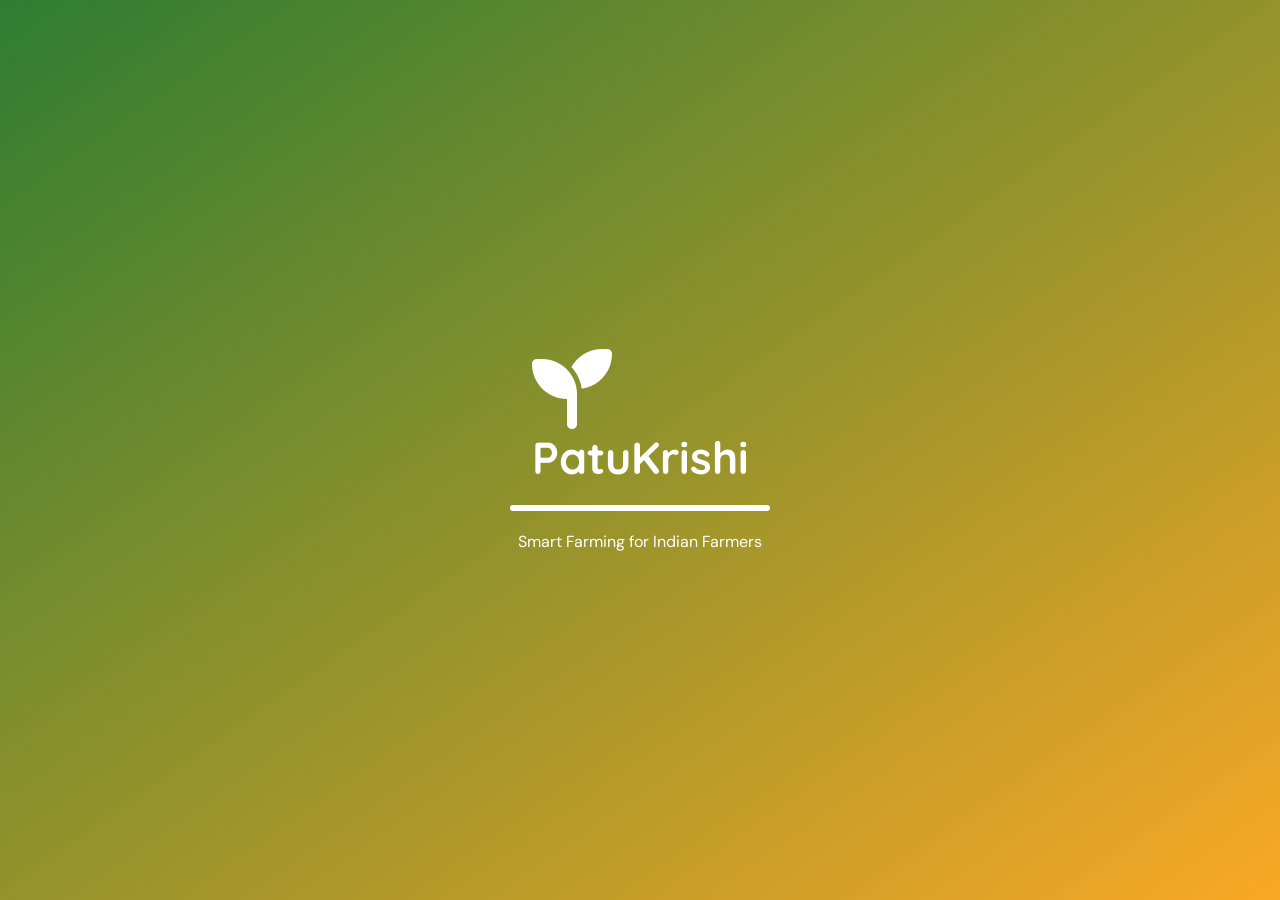
==== index.html @ aae160e0 "Update index.html" ====
<!DOCTYPE html>
<html lang="en">
<head>
    <meta charset="UTF-8">
    <meta name="viewport" content="width=device-width, initial-scale=1.0, maximum-scale=1.0, user-scalable=yes">
    <title>PatuKrishi · Smart Farming for Indian Farmers</title>
    <link rel="icon" type="image/png" href=https://i.ibb.co/qFrQLp75/image-2026-04-11-184808116-removebg-preview.png">
    <link rel="stylesheet" href="https://cdnjs.cloudflare.com/ajax/libs/font-awesome/6.4.0/css/all.min.css">
    <link href="https://fonts.googleapis.com/css2?family=Quicksand:wght@400;500;600;700&family=DM+Sans:opsz,wght@9..40,400;9..40,500;9..40,700&display=swap" rel="stylesheet">
    <link href="https://unpkg.com/aos@2.3.1/dist/aos.css" rel="stylesheet">
    <link rel="stylesheet" href="https://cdn.jsdelivr.net/npm/swiper@11/swiper-bundle.min.css" />
    <style>
        *{margin:0;padding:0;box-sizing:border-box;font-family:'DM Sans',sans-serif}
        :root{--primary:#2e7d32;--primary-dark:#1b5e20;--secondary:#f9a825;--accent:#4caf50;--bg:#f8faf6;--card-bg:#fff;--text1:#1e272e;--text2:#4b5c6b;--border:#d4e0d4;--shadow:0 12px 30px rgba(0,60,0,0.06);--header-bg:rgba(255,255,255,0.9);--hover-bg:#e8f5e9;--danger:#d32f2f;--success:#2e7d32;--warning:#ed6c02;--info:#0288d1}
        .dark-theme{--bg:#1a2a1a;--card-bg:#2a3a2a;--text1:#f0f7e6;--text2:#c0d0b0;--border:#3f5a3f;--header-bg:rgba(20,40,20,0.9)}
        body{background:var(--bg);color:var(--text1);transition:.25s;min-height:100vh;display:flex;flex-direction:column}
        button, .click-card, .nav-item, .user-profile{cursor:pointer}
        ::-webkit-scrollbar{width:8px;background:var(--bg)}
        ::-webkit-scrollbar-thumb{background:var(--primary);border-radius:8px}
        
        .click-card{transition:.15s;cursor:pointer}
        .click-card:active{transform:scale(.98) translateY(2px)}
        .btn-3d{background:linear-gradient(145deg,var(--primary),var(--primary-dark));border:none;border-radius:50px;padding:14px 32px;font-weight:600;color:#fff;box-shadow:0 6px 14px rgba(46,125,50,.3);transition:.2s;cursor:pointer;letter-spacing:.3px;font-size:1rem}
        .btn-3d:hover{transform:translateY(-3px);box-shadow:0 12px 24px rgba(46,125,50,.4)}
        
        #loading-screen{position:fixed;inset:0;background:linear-gradient(145deg,#2e7d32,#f9a825);display:flex;flex-direction:column;align-items:center;justify-content:center;z-index:10000;transition:opacity .45s;color:#fff}
        .loading-logo i{font-size:5rem;animation:pulse 1.8s infinite}
        .loading-logo h1{font-family:Quicksand,sans-serif;font-size:2.8rem;font-weight:700}
        .loading-bar{width:260px;height:6px;background:rgba(255,255,255,.2);border-radius:10px;margin:20px 0;overflow:hidden}
        .loading-fill{width:0;height:100%;background:#fff;animation:load 2s forwards}
        @keyframes load{0%{width:0}100%{width:100%}}
        @keyframes pulse{0%{transform:scale(1)}50%{transform:scale(1.1)}}
        
        #notification-container{position:fixed;top:80px;right:20px;z-index:10000;display:flex;flex-direction:column;gap:10px}
        
        #auth-container{position:fixed;inset:0;background:rgba(0,0,0,.5);backdrop-filter:blur(8px);display:none;align-items:center;justify-content:center;z-index:9000;padding:16px}
        .auth-card{display:flex;max-width:1000px;width:100%;min-height:580px;background:rgba(255,255,255,.2);backdrop-filter:blur(14px);border-radius:48px;box-shadow:var(--shadow);border:1px solid rgba(255,255,255,.2);overflow:hidden}
        .auth-greeting{flex:1;background:linear-gradient(130deg,#2e7d32cc,#f9a825cc);padding:40px;color:#fff;display:flex;flex-direction:column;justify-content:center}
        .auth-greeting h1::first-letter{font-size:2.8rem}
        .auth-form-wrap{flex:1;background:var(--card-bg);padding:40px;display:flex;flex-direction:column;justify-content:center}
        .auth-tabs{display:flex;gap:8px;background:var(--bg);padding:5px;border-radius:50px;margin-bottom:30px}
        .auth-tab{flex:1;text-align:center;padding:12px;border-radius:40px;font-weight:600;cursor:pointer}
        .auth-tab.active{background:var(--primary);color:#fff}
        .auth-form{display:none}
        .auth-form.active{display:block}
        .form-group{margin-bottom:22px}
        .form-label{display:block;margin-bottom:6px;font-weight:500;text-transform:capitalize}
        .form-input{width:100%;padding:14px 18px;background:var(--bg);border:2px solid var(--border);border-radius:30px;color:var(--text1)}
        .form-input:focus{border-color:var(--primary);outline:none}
        
        .dashboard-container{display:none;flex:1}
        
        /* ========== HEADER ========== */
        .main-header{background:var(--header-bg);backdrop-filter:blur(16px);padding:10px 30px;display:flex;align-items:center;justify-content:space-between;position:sticky;top:0;z-index:1000;border-bottom:1px solid var(--border);flex-wrap:wrap;gap:15px}
        
        /* LOGO - FIXED SIZE - NO BORDER */
        .logo{display:flex;align-items:center;gap:15px;font-family:Quicksand,sans-serif;font-weight:800;font-size:1.8rem;color:#2e7d32;cursor:pointer}
        .logo img{width:55px;height:auto;object-fit:contain;border:none;border-radius:0}
        .logo-text{font-size:1.8rem;font-weight:800}
        
        /* BIGGER MENU */
        .main-nav{display:flex;flex-wrap:wrap;align-items:center;justify-content:center;gap:25px;flex:1;margin:0 20px}
        .nav-item{padding:12px 22px;font-size:1.1rem;font-weight:700;color:var(--text2);cursor:pointer;transition:all 0.3s ease;border-radius:50px}
        .nav-item.active{color:var(--primary);background:rgba(46,125,50,0.1)}
        .nav-item:hover{color:#f9a825!important;background:rgba(249,168,37,0.15);transform:translateY(-2px)}
        
        /* Right Section */
        .header-right{display:flex;align-items:center;gap:15px;margin-left:auto}
        
        .lang-btn{background:linear-gradient(135deg,#2e7d32,#f9a825);color:white;border:none;border-radius:50px;padding:10px 20px;font-weight:700;font-size:0.9rem;cursor:pointer;display:flex;align-items:center;gap:8px;transition:all 0.3s ease}
        .lang-btn:hover{transform:translateY(-2px);box-shadow:0 4px 12px rgba(0,0,0,0.2)}
        
        .user-profile{display:flex;align-items:center;gap:10px;background:var(--bg);padding:6px 18px 6px 12px;border-radius:40px;cursor:pointer;position:relative}
        .user-avatar{width:38px;height:38px;background:var(--primary);color:#fff;border-radius:50%;display:flex;align-items:center;justify-content:center;font-weight:700;text-transform:uppercase}
        .user-dropdown{position:absolute;top:110%;right:0;width:220px;background:var(--card-bg);border-radius:24px;box-shadow:var(--shadow);border:1px solid var(--border);display:none;padding:8px;z-index:1200}
        .user-dropdown.show{display:block}
        .dropdown-item{padding:12px 16px;border-radius:20px;display:flex;align-items:center;gap:14px;cursor:pointer}
        .dropdown-item:hover{background:var(--hover-bg);color:var(--primary)}
        
        /* FOOTER LOGO */
        .footer-logo img{width:55px;height:auto;object-fit:contain;border:none;border-radius:0}
        
        .main-content{padding:30px 25px;max-width:1400px;margin:0 auto;width:100%}
        .content-section{display:none;animation:fade .3s}
        .content-section.active{display:block}
        @keyframes fade{from{opacity:.3}to{opacity:1}}
        .dashboard-grid{display:grid;grid-template-columns:repeat(auto-fit,minmax(260px,1fr));gap:24px;margin-top:30px}
        .card{background:var(--card-bg);border-radius:32px;padding:28px 24px;box-shadow:var(--shadow);border:1px solid var(--border)}
        .hero-section{background:linear-gradient(130deg,var(--primary),#f9a825);color:#fff;padding:50px;border-radius:48px;margin-bottom:40px}
        .hero-section h1::first-letter{font-size:3rem}
        .agri-border{border-left:6px solid #f9a825;padding-left:20px;margin-bottom:20px}
        .nice-select{background:var(--bg);border:2px solid var(--border);border-radius:40px;padding:14px 24px;font-size:1rem;color:var(--text1);appearance:none}
        
        .swiper{width:100%;height:400px;border-radius:48px;margin-bottom:40px;overflow:hidden;box-shadow:var(--shadow)}
        .swiper-slide img{width:100%;height:100%;object-fit:cover}
        .swiper-pagination-bullet-active{background:#f9a825!important}
        
        .chatbot-btn{position:fixed;bottom:28px;right:28px;width:64px;height:64px;background:linear-gradient(145deg,var(--primary),#f9a825);border:none;border-radius:50%;color:#fff;font-size:1.8rem;box-shadow:0 12px 25px rgba(0,0,0,.2);cursor:pointer;z-index:2000}
        .chatbot-window{position:fixed;bottom:100px;right:28px;width:340px;background:var(--card-bg);border-radius:32px;box-shadow:var(--shadow);border:1px solid var(--border);display:none;flex-direction:column;overflow:hidden;z-index:2001}
        .chat-messages{flex:1;padding:16px;overflow-y:auto;background:var(--bg);display:flex;flex-direction:column;gap:8px;max-height:340px}
        .message{padding:12px 18px;border-radius:24px;max-width:80%;font-size:.95rem}
        .msg-bot{background:var(--card-bg);border:1px solid var(--border)}
        .msg-user{background:var(--primary);color:#fff;align-self:flex-end}
        .chat-input-area{display:flex;padding:12px;gap:8px;border-top:1px solid var(--border)}
        .chat-input-area input{flex:1;padding:12px 16px;border-radius:40px;border:1px solid var(--border);background:var(--bg)}
        .chat-input-area button{width:46px;height:46px;border-radius:50%;background:var(--primary);color:#fff;border:none;cursor:pointer}
        
        .official-footer{background:#1b3b1b;color:#fff;padding:50px 30px 20px;margin-top:60px;border-radius:48px 48px 0 0}
        .footer-grid{display:grid;grid-template-columns:repeat(auto-fit,minmax(200px,1fr));gap:40px;max-width:1200px;margin:0 auto}
        .footer-col h4{font-size:1.3rem;margin-bottom:20px;border-left:4px solid #f9a825;padding-left:15px}
        .footer-col ul{list-style:none}
        .footer-col li{margin-bottom:12px;color:#ddd;line-height:1.5}
        .footer-col a{color:#ddd;text-decoration:none;transition:.2s}
        .footer-col a:hover{color:#f9a825;padding-left:5px}
        .social-links{display:flex;gap:20px;margin-top:20px}
        .social-links a{color:#fff;font-size:2rem}
        .social-links a:hover{color:#f9a825}
        .footer-bottom{text-align:center;padding-top:30px;margin-top:30px;border-top:1px solid rgba(255,255,255,.2)}
        
        .mandi-card-grid{display:grid;grid-template-columns:repeat(auto-fit,minmax(240px,1fr));gap:20px;margin-top:25px}
        .market-card{background:var(--card-bg);border-radius:28px;padding:20px;border:1px solid var(--border);box-shadow:var(--shadow);transition:.2s}
        .market-card:hover{transform:translateY(-5px);border-color:#f9a825}
        .market-card h4{font-size:1.2rem;color:var(--primary);margin-bottom:10px}
        
        .tip-container{background:linear-gradient(135deg,var(--primary),#f9a825);color:#fff;border-radius:32px;padding:25px;margin-bottom:30px}
        .tip-header{display:flex;align-items:center;justify-content:space-between;margin-bottom:15px;flex-wrap:wrap;gap:10px}
        .time-badge-large{background:rgba(255,255,255,.2);padding:10px 20px;border-radius:40px;font-size:1.2rem;display:flex;align-items:center;gap:10px}
        .tip-number-badge{background:rgba(255,255,255,.2);width:45px;height:45px;border-radius:50%;display:flex;align-items:center;justify-content:center;font-weight:700;font-size:1.2rem}
        .tip-text{font-size:1.3rem;line-height:1.6;padding-top:10px;border-top:1px solid rgba(255,255,255,.3)}
        
        .stats-grid{display:grid;grid-template-columns:repeat(auto-fit,minmax(200px,1fr));gap:20px;margin-bottom:30px}
        .stat-card{background:var(--card-bg);border-radius:28px;padding:25px;text-align:center;border:1px solid var(--border)}
        .stat-card i{font-size:2.5rem;color:var(--primary);margin-bottom:15px}
        .stat-number{font-size:2.2rem;font-weight:700;color:var(--primary);margin-bottom:5px}
        .chart-container{background:var(--card-bg);border-radius:28px;padding:20px;margin-bottom:30px;border:1px solid var(--border)}
        
        .modal-overlay{position:fixed;inset:0;background:rgba(0,0,0,.6);backdrop-filter:blur(4px);display:none;align-items:center;justify-content:center;z-index:3000}
        .modal-overlay.show{display:flex}
        .modal-content{background:var(--card-bg);padding:30px;border-radius:32px;width:90%;max-width:450px}
        
        .schemes-stats-bar{display:grid;grid-template-columns:repeat(auto-fit,minmax(180px,1fr));gap:15px;margin-bottom:30px}
        .stat-item{background:linear-gradient(135deg,var(--primary),var(--secondary));border-radius:20px;padding:20px;text-align:center;color:white}
        .stat-item i{font-size:2rem;margin-bottom:10px;display:block}
        .stat-item span{font-size:1.4rem;font-weight:800;display:block}
        .schemes-category-strip{display:flex;flex-wrap:wrap;gap:10px;margin-bottom:30px;padding:15px;background:var(--card-bg);border-radius:50px;border:1px solid var(--border)}
        .cat-filter-btn{background:var(--bg);border:1px solid var(--border);padding:8px 18px;border-radius:40px;font-size:0.85rem;cursor:pointer;transition:all 0.3s}
        .cat-filter-btn:hover,.cat-filter-btn.active{background:var(--primary);color:white;border-color:var(--primary)}
        .schemes-full-grid{display:grid;grid-template-columns:repeat(auto-fill,minmax(350px,1fr));gap:25px;margin-top:20px}
        .scheme-card{background:var(--card-bg);border-radius:24px;overflow:hidden;border:1px solid var(--border);transition:all 0.3s ease;cursor:pointer}
        .scheme-card:hover{transform:translateY(-5px);border-color:var(--primary)}
        .scheme-card-header{background:linear-gradient(135deg,var(--primary-dark),var(--primary));padding:20px;color:white}
        .scheme-card-header h3{margin:0 0 5px 0;font-size:1.2rem}
        .scheme-card-body{padding:20px}
        .scheme-amount-badge{background:#fff3e0;padding:12px;border-radius:16px;text-align:center;margin-bottom:15px}
        .scheme-amount-badge .amount{font-size:1.3rem;font-weight:800;color:#f9a825}
        .scheme-card-footer{display:flex;justify-content:space-between;align-items:center;margin-top:15px;padding-top:15px;border-top:1px solid var(--border)}
        .view-details-btn{color:var(--primary);font-weight:600;font-size:0.8rem;display:flex;align-items:center;gap:5px}
        
        .videos-section{margin:3rem 0}
        .section-header-with-icon{display:flex;align-items:center;gap:12px;margin-bottom:2rem;border-left:5px solid #f9a825;padding-left:20px}
        .section-header-with-icon h2{margin:0;font-size:1.8rem;color:var(--primary)}
        .video-gallery{display:grid;grid-template-columns:repeat(auto-fill,minmax(320px,1fr));gap:2rem}
        .video-card{background:var(--card-bg);border-radius:1.5rem;overflow:hidden;box-shadow:0 10px 25px -8px rgba(0,0,0,0.1);transition:all 0.3s ease;cursor:pointer;border:1px solid var(--border)}
        .video-card:hover{transform:translateY(-8px);box-shadow:0 20px 35px -12px rgba(0,0,0,0.2)}
        .video-thumbnail{position:relative;background:#0a2f0a;aspect-ratio:16/9;overflow:hidden}
        .video-thumbnail iframe{width:100%;height:100%;border:0}
        .video-info{padding:1rem 1.2rem 1.2rem}
        .video-info h4{margin:0 0 0.5rem 0;font-size:1rem;color:var(--text1);line-height:1.4}
        .video-duration{font-size:0.7rem;color:#f9a825;font-weight:600;display:inline-block;margin-bottom:0.5rem}
        .view-all-btn{text-align:center;margin-top:2.5rem}
        
        .value-prop{display:flex;align-items:center;gap:20px;margin-bottom:20px;padding:20px;background:var(--bg);border-radius:28px;transition:.2s}
        .value-icon{width:50px;height:50px;border-radius:50%;background:var(--primary);display:flex;align-items:center;justify-content:center;color:#fff;font-size:1.5rem}
        .founder-card{background:linear-gradient(135deg,#2e7d32 0,#1b5e20 100%);color:#fff;border-radius:48px;padding:50px;margin-bottom:40px}
        .team-grid{display:flex;gap:40px;justify-content:center;flex-wrap:wrap;margin:40px 0}
        .team-card{background:rgba(255,255,255,0.1);border-radius:32px;padding:35px;text-align:center;flex:1;min-width:280px;backdrop-filter:blur(10px);border:1px solid rgba(255,255,255,0.2);transition:.3s}
        .team-name{font-size:2rem;font-weight:700;margin-bottom:10px;color:#fff}
        .team-role{font-size:1.2rem;color:#f9a825;margin-bottom:15px;font-weight:600}
        
        /* Language Modal */
        .lang-modal-overlay{position:fixed;top:0;left:0;width:100%;height:100%;background:rgba(0,0,0,0.85);backdrop-filter:blur(8px);z-index:10001;display:none;align-items:center;justify-content:center;padding:20px}
        .lang-modal-overlay.active{display:flex}
        .lang-modal{background:var(--card-bg);border-radius:32px;max-width:500px;width:100%;max-height:85vh;overflow:hidden;animation:modalSlideIn 0.3s ease;box-shadow:0 25px 50px rgba(0,0,0,0.3)}
        .lang-modal-header{background:linear-gradient(135deg,#2e7d32,#f9a825);color:white;padding:25px;text-align:center;position:relative}
        .lang-modal-header h2{margin:0;font-size:1.6rem}
        .lang-modal-header p{margin:8px 0 0;opacity:0.9;font-size:0.9rem}
        .modal-close-btn{position:absolute;top:15px;right:20px;background:rgba(255,255,255,0.2);border:none;width:35px;height:35px;border-radius:50%;color:white;cursor:pointer;font-size:1.2rem;display:flex;align-items:center;justify-content:center}
        .lang-modal-body{padding:20px;max-height:55vh;overflow-y:auto}
        .lang-grid{display:grid;grid-template-columns:repeat(auto-fill,minmax(140px,1fr));gap:12px}
        .lang-item-card{display:flex;align-items:center;gap:12px;padding:12px 15px;background:var(--bg);border-radius:50px;cursor:pointer;transition:all 0.2s ease;border:1px solid var(--border)}
        .lang-item-card:hover{background:var(--primary);color:white;transform:translateY(-2px);border-color:var(--primary)}
        .lang-flag-icon{font-size:1.8rem}
        .lang-name{font-weight:600;font-size:0.9rem;color:var(--text1)}
        .lang-native{font-size:0.7rem;opacity:0.7}
        @keyframes modalSlideIn{from{opacity:0;transform:scale(0.95)}to{opacity:1;transform:scale(1)}}
        
        @media (max-width:768px){
            .main-header{flex-direction:column!important;padding:12px!important;gap:12px!important}
            .logo{justify-content:center!important;width:100%}
            .logo img{width:40px}
            .logo-text{font-size:1.3rem}
            .main-nav{display:flex!important;overflow-x:auto!important;flex-wrap:nowrap!important;gap:8px!important;padding:8px 5px!important;width:100%;justify-content:flex-start}
            .nav-item{padding:8px 14px!important;font-size:0.85rem!important;white-space:nowrap!important}
            .header-right{justify-content:center!important;width:100%}
            .dashboard-grid{grid-template-columns:1fr!important;gap:15px!important}
            .swiper{height:200px!important}
            .hero-section{padding:20px 15px!important;text-align:center!important}
            .schemes-full-grid{grid-template-columns:1fr!important}
            .video-gallery{grid-template-columns:1fr!important}
            .team-grid{grid-template-columns:1fr!important;gap:20px!important}
            .footer-grid{grid-template-columns:1fr!important;text-align:center!important}
            .social-links{justify-content:center!important}
            .chatbot-window{width:calc(100% - 20px)!important;right:10px!important;left:10px!important;bottom:80px!important}
            .chatbot-btn{width:50px!important;height:50px!important;bottom:20px!important;right:20px!important}
            .content-section{padding:15px!important}
            .lang-grid{grid-template-columns:repeat(auto-fill,minmax(120px,1fr))}
            .lang-item-card{padding:10px 12px}
        }
    </style>
</head>
<body>

<div id="loading-screen"><div class="loading-logo"><i class="fas fa-seedling"></i><h1>PatuKrishi</h1></div><div class="loading-bar"><div class="loading-fill"></div></div><p>Smart Farming for Indian Farmers</p></div>

<div id="auth-container"><div class="auth-card"><div class="auth-greeting"><h1>Welcome Farmer 🙏</h1><p style="margin:20px 0">Your personal agri-companion</p></div><div class="auth-form-wrap"><div class="auth-tabs"><div class="auth-tab active" onclick="switchAuthTab('login')">Login</div><div class="auth-tab" onclick="switchAuthTab('signup')">Sign up</div></div><form id="login-form" class="auth-form active" onsubmit="handleLogin(event)"><div class="form-group"><label class="form-label">Email</label><input type="email" class="form-input" id="login-email" required></div><div class="form-group"><label class="form-label">Password</label><input type="password" class="form-input" id="login-password" required></div><div id="login-error" style="color:#d32f2f;margin-bottom:12px"></div><button class="btn-3d" style="width:100%">Login</button></form><form id="signup-form" class="auth-form" onsubmit="handleSignup(event)"><div class="form-group"><label class="form-label">Full name</label><input type="text" class="form-input" id="signup-name" required></div><div class="form-group"><label class="form-label">Email</label><input type="email" class="form-input" id="signup-email" required></div><div class="form-group"><label class="form-label">Password</label><input type="password" class="form-input" id="signup-password" required></div><div id="signup-error" style="color:#d32f2f;margin-bottom:12px"></div><button class="btn-3d" style="width:100%">Create account</button></form></div></div></div>

<div id="dashboard" class="dashboard-container">
    <header class="main-header">
        <div class="logo click-card" onclick="switchSection('home')">
            <img src=https://i.ibb.co/qFrQLp75/image-2026-04-11-184808116-removebg-preview.png" alt="PatuKrishi Logo">
            <span class="logo-text" data-translate="logo">PatuKrishi</span>
        </div>
        <nav class="main-nav">
            <span class="nav-item active" onclick="switchSection('home')"><span data-translate="home">Home</span></span>
            <span class="nav-item" onclick="switchSection('weather')"><span data-translate="weather">Weather</span></span>
            <span class="nav-item" onclick="switchSection('mandi')"><span data-translate="mandi">Mandi</span></span>
            <span class="nav-item" onclick="switchSection('lens')"><span data-translate="lens">Crop Lens</span></span>
            <span class="nav-item" onclick="switchSection('advisory')"><span data-translate="advisory">Advisory</span></span>
            <span class="nav-item" onclick="switchSection('schemes')"><span data-translate="govtSchemes">Government Schemes</span></span>
            <span class="nav-item" onclick="switchSection('videos')"><span data-translate="videos">Videos</span></span>
            <span class="nav-item" onclick="switchSection('about')"><span data-translate="about">About</span></span>
        </nav>
        <div class="header-right">
            <button id="theme-toggle" style="background:none;border:none;font-size:1.4rem;color:var(--text1)"><i class="fas fa-moon"></i></button>
            <button class="lang-btn" onclick="openLanguagePopup()">
                <i class="fas fa-globe"></i>
                <span>Language</span>
                <i class="fas fa-chevron-down"></i>
            </button>
            <div class="user-profile" onclick="toggleUserDropdown()">
                <div class="user-avatar" id="header-avatar">U</div>
                <span id="header-name">User</span>
                <i class="fas fa-chevron-down"></i>
                <div class="user-dropdown" id="user-dropdown">
                    <div class="dropdown-item" onclick="openProfileModal()"><i class="fas fa-user-edit"></i> <span data-translate="profile">Profile</span></div>
                    <div class="dropdown-item" style="color:var(--danger)" onclick="logout()"><i class="fas fa-sign-out-alt"></i> <span data-translate="logout">Logout</span></div>
                </div>
            </div>
        </div>
    </header>

    <main class="main-content">
        <section id="home-section" class="content-section active">
            <div class="swiper mySwiper"><div class="swiper-wrapper"><div class="swiper-slide"><img src="https://i.pinimg.com/736x/af/70/f8/af70f8299a42ca31fea7dc2e254fe66e.jpg" alt="Farmer in field"></div><div class="swiper-slide"><img src="https://i.pinimg.com/736x/e8/b5/7b/e8b57b30c2b24b7cb981707444b225b8.jpg" alt="Agriculture drone"></div><div class="swiper-slide"><img src="https://i.pinimg.com/736x/e3/cb/7a/e3cb7ab73c4f58fd3e0c1b5eb4e7d4d6.jpg" alt="Tractor"></div><div class="swiper-slide"><img src="https://i.pinimg.com/736x/95/46/8a/95468af98e9bb4db89dfa9009c4ed12b.jpg" alt="Vegetables"></div></div><div class="swiper-pagination"></div><div class="swiper-button-next"></div><div class="swiper-button-prev"></div></div>
            <div class="tip-container" data-aos="fade-up"><div class="tip-header"><div class="time-badge-large"><i class="far fa-clock"></i><span id="current-time"></span></div><div class="tip-number-badge" id="tip-number">#01</div></div><div class="tip-text" id="tip-of-the-day">🌱 Always test your soil before sowing for better yield.</div></div>
            <div class="hero-section" data-aos="fade-up"><h1><span data-translate="namaste">Namaste</span>, <span id="welcome-name">Farmer</span> 🌾</h1><p data-translate="hero-text">Aapka apna kisan dost – smart farming ke saath</p></div>
            <div class="card" style="margin-bottom:30px" data-aos="fade-up"><h2 style="color:var(--primary);margin-bottom:15px" data-translate="sustainable-title">🌱 PatuKrishi – Smart Farming</h2><p class="big-friendly" data-translate="sustainable-text">🇮🇳 India mein kisanon ko samay par sahi jaankari milna bahut zaroori hai. PatuKrishi aapko deta hai live mandi bhav, mausam ka poorv anuman, crop lens (rogo ki pehchan aur ilaaj), aur step-by-step sowing se harvest tak ki salah. Hum aapke khet ki paidaawar ko munafa mein badalne ke liye yahan hain. Chahe aap Punjab ke wheat farmer ho ya Tamil Nadu ke rice grower, PatuKrishi har kisan ke liye hai. Ab farming hui smart, aur munafa hua sure! 💚</p></div>
            <div class="dashboard-grid"><div class="card click-card" onclick="switchSection('weather')"><i class="fas fa-cloud-sun fa-2x" style="color:var(--primary)"></i><h3 data-translate="weather">Weather</h3><p data-translate="weather-desc">Live forecast · crop recommendation</p></div><div class="card click-card" onclick="switchSection('mandi')"><i class="fas fa-chart-line fa-2x" style="color:var(--primary)"></i><h3 data-translate="mandi">Mandi Prices</h3><p data-translate="mandi-desc">All states & UTs · districts · multiple rates</p></div><div class="card click-card" onclick="switchSection('advisory')"><i class="fas fa-leaf fa-2x" style="color:var(--primary)"></i><h3 data-translate="advisory">Advisory</h3><p data-translate="advisory-desc">State/UT + crop · 3-step guide</p></div></div>
        </section>

        <section id="weather-section" class="content-section">
            <h2 class="agri-border"><i class="fas fa-cloud-sun-rain"></i> Weather & 5-Day Forecast</h2>
            <div class="card"><div style="display:flex;gap:12px;flex-wrap:wrap;margin-bottom:20px"><input type="text" id="cityInput" class="form-input" placeholder="Enter city name (Delhi, Mumbai, Chennai...)" style="flex:2"><button class="btn-3d" onclick="getWeatherData()"><i class="fas fa-search"></i> Get Forecast</button><button class="btn-3d" style="background:#f9a825" onclick="getLocationWeatherData()"><i class="fas fa-location-dot"></i> My Location</button></div><div id="weather-result" style="display:none;"></div></div>
        </section>

        <section id="mandi-section" class="content-section">
            <h2 class="agri-border"><i class="fas fa-rupee-sign"></i> <span data-translate="mandi-title">Mandi Prices · Kai Bhav</span></h2>
            <div class="card"><div style="display:grid;grid-template-columns:repeat(auto-fit,minmax(180px,1fr));gap:15px;margin-bottom:25px"><select id="mandiStateSelect" class="nice-select" onchange="updateDistrictDropdown()"></select><select id="mandiDistrictSelect" class="nice-select"></select><select id="mandiCropSelect" class="nice-select"></select><button class="btn-3d" onclick="fetchMandiPrices()"><span data-translate="show-prices">Show Prices</span></button></div><div id="mandi-multiple-list" style="margin-bottom:20px"></div><div id="mandi-cards-container" class="mandi-card-grid"></div></div>
        </section>

        <div id="lens-section" class="content-section">
            <div class="section-header"><h2><i class="fas fa-camera"></i> 🌾 Crop Lens - AI Disease Detection</h2><p>Upload a photo of your crop to detect diseases and get instant treatment recommendations</p></div>
            <div class="lens-container" style="background: var(--card-bg); border-radius: 32px; padding: 30px; text-align: center; box-shadow: var(--shadow);"><div class="upload-area" style="border: 2px dashed var(--border); border-radius: 20px; padding: 30px; margin-bottom: 20px;"><i class="fas fa-cloud-upload-alt" style="font-size: 4rem; color: #f9a825;"></i><p style="margin: 15px 0; font-size: 1.1rem;">Click below to select a crop image</p><p style="font-size: 0.85rem; color: #666;">Supports: JPG, PNG, GIF (Max 10MB)</p><input type="file" id="crop-image" accept="image/*" style="display: none;"><div style="display: flex; gap: 15px; justify-content: center; flex-wrap: wrap; margin-top: 20px;"><button onclick="document.getElementById('crop-image').click()" style="background: linear-gradient(135deg, #2e7d32, #1b5e20); color: white; padding: 12px 30px; border: none; border-radius: 40px; cursor: pointer; font-weight: bold; font-size: 1rem;">📸 Choose Image</button><button onclick="analyzeCropImage()" style="background: #f9a825; color: #333; padding: 12px 30px; border: none; border-radius: 40px; cursor: pointer; font-weight: bold; font-size: 1rem;">🔍 Analyze Crop</button><button onclick="resetCropLens()" style="background: #666; color: white; padding: 12px 30px; border: none; border-radius: 40px; cursor: pointer; font-weight: bold; font-size: 1rem;">🔄 Reset</button></div></div><div id="image-preview" style="margin: 20px 0;"></div><div id="lens-result" style="margin-top: 20px;"></div></div>
        </div>

        <section id="advisory-section" class="content-section">
            <h2 class="agri-border"><i class="fas fa-calendar-alt"></i> <span data-translate="advisory-title">Crop Advisory · Pura Guide</span></h2>
            <div class="card"><div style="display:flex;gap:12px;margin-bottom:20px"><button class="btn-3d" id="generalModeBtn" onclick="setAdvisoryMode('general')" style="flex:1">🌾 <span data-translate="state-season">State/UT + Season</span></button><button class="btn-3d" id="specificModeBtn" onclick="setAdvisoryMode('specific')" style="flex:1;background:#f9a825">🌱 <span data-translate="specific-crop">Specific Crop (3-Step)</span></button></div><div id="generalAdvisoryInputs"><div style="display:flex;gap:15px;flex-wrap:wrap;margin-bottom:20px"><select id="advisoryStateSelect" class="nice-select" style="flex:1"></select><select id="advisorySeasonSelect" class="nice-select" style="flex:1"><option value="Rabi">Rabi (Winter)</option><option value="Kharif">Kharif (Monsoon)</option><option value="Zaid">Zaid (Summer)</option></select><button class="btn-3d" onclick="showGeneralAdvisory()"><span data-translate="get-advice">Get Advice</span></button></div><div id="generalAdvisoryContent" style="padding:20px;background:var(--bg);border-radius:32px;line-height:1.8"></div></div><div id="specificAdvisoryInputs" style="display:none"><div style="display:flex;gap:15px;flex-wrap:wrap;margin-bottom:20px"><select id="specificCropSelect" class="nice-select" style="flex:2"></select><button class="btn-3d" onclick="showSpecificAdvisory()"><span data-translate="get-guide">Get 3-Step Guide</span></button></div><div id="specificAdvisoryContent" style="padding:20px;background:var(--bg);border-radius:32px;line-height:1.8"></div></div></div>
        </section>

        <section id="schemes-section" class="content-section">
            <h2 class="agri-border"><i class="fas fa-file-alt"></i> <span data-translate="govtSchemes">Government Schemes for Farmers</span><span style="font-size: 0.8rem; background: #2e7d32; color: white; padding: 4px 12px; border-radius: 30px; margin-left: 10px;">100 Active Schemes</span></h2>
            <div class="schemes-stats-bar"><div class="stat-item"><i class="fas fa-rupee-sign"></i><span>₹1.5 Lakh Cr+</span><small>Total Budget</small></div><div class="stat-item"><i class="fas fa-users"></i><span>15 Cr+</span><small>Farmers Benefited</small></div><div class="stat-item"><i class="fas fa-building"></i><span>13</span><small>Categories</small></div><div class="stat-item"><i class="fas fa-calendar-alt"></i><span>2026-27</span><small>Updated</small></div></div>
            <div class="schemes-category-strip" id="schemeCategoryStrip"><button class="cat-filter-btn active" onclick="filterSchemesByCategory('all')">📌 All (100)</button><button class="cat-filter-btn" onclick="filterSchemesByCategory('income')">💰 Income</button><button class="cat-filter-btn" onclick="filterSchemesByCategory('insurance')">🛡️ Insurance</button><button class="cat-filter-btn" onclick="filterSchemesByCategory('credit')">💳 Credit</button><button class="cat-filter-btn" onclick="filterSchemesByCategory('irrigation')">💧 Irrigation</button><button class="cat-filter-btn" onclick="filterSchemesByCategory('machinery')">🚜 Machinery</button><button class="cat-filter-btn" onclick="filterSchemesByCategory('soil')">🌱 Soil</button><button class="cat-filter-btn" onclick="filterSchemesByCategory('organic')">🌿 Organic</button><button class="cat-filter-btn" onclick="filterSchemesByCategory('animal')">🐄 Animal</button><button class="cat-filter-btn" onclick="filterSchemesByCategory('horticulture')">🥥 Horticulture</button><button class="cat-filter-btn" onclick="filterSchemesByCategory('digital')">🤖 Digital</button><button class="cat-filter-btn" onclick="filterSchemesByCategory('solar')">☀️ Solar</button><button class="cat-filter-btn" onclick="filterSchemesByCategory('market')">📊 Market</button><button class="cat-filter-btn" onclick="filterSchemesByCategory('disaster')">⚠️ Disaster</button></div>
            <div id="allSchemesContainer" class="schemes-full-grid"></div>
        </section>

        <section id="videos-section" class="content-section">
            <div class="section-header-with-icon" data-aos="fade-up"><i class="fas fa-video" style="font-size: 2rem; color: #f9a825;"></i><h2><span data-translate="videos">PatuKrishi Video Library</span></h2></div>
            <div class="video-gallery" data-aos="fade-up"><div class="video-card"><div class="video-thumbnail"><iframe src="https://www.youtube.com/embed/h8CF8SFDAgM" title="Smart Farmers Use This" frameborder="0" allow="accelerometer; autoplay; clipboard-write; encrypted-media; gyroscope; picture-in-picture" allowfullscreen></iframe></div><div class="video-info"><span class="video-duration"><i class="far fa-clock"></i> 5:02 min</span><h4>📊 Smart Farmers Use This… Do You? | PatuKrishi 🔥</h4><p class="video-description">Modern agri-tech secrets that boost yield & save costs.</p></div></div><div class="video-card" style="opacity: 0.7;"><div class="video-thumbnail" style="background: linear-gradient(135deg, #2e7d32, #1b5e20); display: flex; align-items: center; justify-content: center;"><i class="fas fa-plus-circle" style="font-size: 48px; color: #f9a825;"></i></div><div class="video-info"><span class="video-duration"><i class="far fa-clock"></i> Coming Soon</span><h4>More Videos Coming Soon...</h4><p class="video-description">Stay tuned for more farming tips, crop guidance, and success stories.</p></div></div></div>
            <div class="view-all-btn"><a href="https://www.youtube.com/@PatuKrishi" target="_blank" class="btn-3d" style="display: inline-flex; align-items: center; gap: 8px;"><i class="fab fa-youtube"></i> Subscribe to PatuKrishi YouTube</a></div>
        </section>

        <section id="about-section" class="content-section">
            <h2 class="agri-border"><i class="fas fa-info-circle"></i> <span data-translate="about-title">About Us · Hamari Kahani</span></h2>
            <div class="dashboard-grid" data-aos="fade-up"><div class="card"><i class="fas fa-bullseye fa-2x" style="color:var(--primary);margin-bottom:20px"></i><h3 data-translate="mission">Our Mission</h3><p class="big-friendly" data-translate="mission-text">To empower every Indian farmer with technology-driven solutions for sustainable and profitable farming.</p></div><div class="card"><i class="fas fa-eye fa-2x" style="color:var(--primary);margin-bottom:20px"></i><h3 data-translate="vision">Our Vision</h3><p class="big-friendly" data-translate="vision-text">Create a digital ecosystem where every farmer has access to real-time market data, weather intelligence, and expert guidance.</p></div><div class="card"><i class="fas fa-hand-holding-heart fa-2x" style="color:var(--primary);margin-bottom:20px"></i><h3 data-translate="values">Our Values</h3><p class="big-friendly" data-translate="values-text">Integrity, Innovation, Inclusivity. We believe in putting farmers first.</p></div></div>
            <div class="founder-card" data-aos="fade-up"><div style="text-align:center; margin-bottom:40px;"><h1 style="font-size:3rem; color:#f9a825;">Our Team</h1><p style="font-size:1.3rem; opacity:0.9;">The minds behind PatuKrishi</p></div><div class="team-grid"><div class="team-card"><div class="team-avatar"><i class="fas fa-user-tie"></i></div><div class="team-name">Chanakya Sahni</div><div class="team-role">Founder and Developer</div><div class="team-bio">Visionary behind PatuKrishi, dedicated to empowering farmers through technology.</div></div><div class="team-card"><div class="team-avatar"><i class="fas fa-user-cog"></i></div><div class="team-name">Vinit Gupta</div><div class="team-role">Developer</div><div class="team-bio">Architect and Developer. Transforms ideas into robust, scalable code.</div></div></div></div>
            <div class="card" data-aos="fade-up" style="margin-top:30px"><h3 style="margin-bottom:30px" data-translate="why-choose">❓ Why Farmers Choose PatuKrishi</h3><div style="display:grid;grid-template-columns:repeat(auto-fit,minmax(250px,1fr));gap:20px"><div class="value-prop"><div class="value-icon"><i class="fas fa-clock"></i></div><div><strong data-translate="real-time">Real-time Data</strong><br><span data-translate="real-time-desc">Live mandi prices and weather</span></div></div><div class="value-prop"><div class="value-icon"><i class="fas fa-robot"></i></div><div><strong data-translate="ai-powered">AI-Powered</strong><br><span data-translate="ai-powered-desc">Smart disease detection</span></div></div><div class="value-prop"><div class="value-icon"><i class="fas fa-language"></i></div><div><strong data-translate="local-langs">🌐 Local Languages</strong><br><span data-translate="local-langs-desc">16 Indian languages supported</span></div></div><div class="value-prop"><div class="value-icon"><i class="fas fa-indian-rupee-sign"></i></div><div><strong data-translate="free">100% Free</strong><br><span data-translate="free-desc">Always free for farmers</span></div></div></div></div>
            <div class="card" data-aos="fade-up" style="margin-top:30px"><h3 style="margin-bottom:20px"><i class="fas fa-paper-plane"></i> <span data-translate="send-message">Send Us A Message</span></h3><p style="margin-bottom:20px" data-translate="message-desc">Have questions? We'd love to hear from you!</p><a href="https://forms.gle/XWtCxUUQhHrEjnmv5" target="_blank" style="text-decoration:none"><button class="btn-3d" style="width:100%;display:flex;align-items:center;justify-content:center;gap:10px"><i class="fab fa-google"></i> <span data-translate="google-form">Open Google Form</span></button></a></div>
        </section>
    </main>

    <footer class="official-footer">
        <div class="footer-grid">
            <div class="footer-col"><div class="footer-logo"><img src="https://i.ibb.co/qFrQLp75/image-2026-04-11-184808116-removebg-preview.png" alt="PatuKrishi Logo"></div><p data-translate="footer-tagline">Smart Farming for Indian farmers.</p><div class="social-links"><a href="https://www.facebook.com/people/PatuKrishi-Sustainable-Farming/pfbid02Q7jES5tykPXi4f11KRiXoDqdwLFkTGkBCaETi4fom8F533PWk2gt34KToLJF5woPl/" target="_blank"><i class="fab fa-facebook"></i></a><a href="https://www.instagram.com/_patukrishi_/" target="_blank"><i class="fab fa-instagram"></i></a><a href="https://www.linkedin.com/in/patukrishi-sustainable-farming-3559913b2/" target="_blank"><i class="fab fa-linkedin"></i></a><a href="https://www.youtube.com/@PatuKrishi" target="_blank"><i class="fab fa-youtube"></i></a></div></div>
            <div class="footer-col"><h4 data-translate="quick-links">Quick Links</h4><ul><li><a href="#" onclick="switchSection('home')" data-translate="home">Home</a></li><li><a href="#" onclick="switchSection('weather')" data-translate="weather">Weather</a></li><li><a href="#" onclick="switchSection('mandi')" data-translate="mandi">Mandi Prices</a></li><li><a href="#" onclick="switchSection('lens')" data-translate="lens">Crop Lens</a></li><li><a href="#" onclick="switchSection('advisory')" data-translate="advisory">Advisory</a></li><li><a href="#" onclick="switchSection('schemes')" data-translate="govtSchemes">Govt Schemes</a></li><li><a href="#" onclick="switchSection('about')" data-translate="about">About Us</a></li></ul></div>
            <div class="footer-col"><h4 data-translate="policies">Policies & Legal</h4><ul><li data-translate="privacy"><strong>Privacy Policy:</strong> We respect your data.</li><li data-translate="terms"><strong>Terms & Conditions:</strong> Use implies acceptance.</li><li data-translate="disclaimer"><strong>Disclaimer:</strong> Information for guidance only.</li></ul></div>
            <div class="footer-col"><h4 data-translate="support">Support & Info</h4><ul><li data-translate="contact"><strong>Contact:</strong> patukrishi@gmail.com</li><li data-translate="careers"><strong>Careers:</strong> Join our mission.</li><li data-translate="office"><strong>Office:</strong> Digital platform - Pan-India</li></ul></div>
        </div>
        <div class="footer-bottom"><p data-translate="copyright">© 2026 PatuKrishi – All rights reserved. Made with 💚 for Indian farmers.</p><p style="margin-top:10px">📧 patukrishi@gmail.com | 📞 +91 98661 93066</p></div>
    </footer>
</div>

<div class="modal-overlay" id="profile-modal"><div class="modal-content"><h3 style="margin-bottom:20px" data-translate="edit-profile">Edit Profile</h3><div class="form-group"><input class="form-input" id="edit-name" placeholder="Name" data-translate="name-placeholder"></div><div style="display:flex;gap:12px"><button class="btn-3d" onclick="saveProfile()" data-translate="save">Save</button><button class="btn-3d" style="background:gray" onclick="closeProfileModal()" data-translate="cancel">Cancel</button></div></div></div>

<button class="chatbot-btn" onclick="toggleChatbot()"><i class="fas fa-robot"></i></button>
<div class="chatbot-window" id="chat-window"><div style="background:var(--primary);color:#fff;padding:15px;border-radius:32px 32px 0 0;display:flex;align-items:center;gap:10px"><i class="fas fa-robot"></i><span data-translate="krishi-bot">Krishi Bot</span><i class="fas fa-times" style="margin-left:auto;cursor:pointer" onclick="toggleChatbot()"></i></div><div class="chat-messages" id="chat-messages"><div class="message msg-bot" data-translate="bot-welcome">🙏 Namaskar! Main aapka Krishi Bot hoon. Poochhiye - mandi bhav, mausam, crop lens, advisory, analytics ya kuch bhi!</div></div><div class="chat-input-area"><input id="chat-input" placeholder="Yahan likhiye..." onkeypress="if(event.key==='Enter') sendMessage()" data-translate="chat-placeholder"><button onclick="sendMessage()"><i class="fas fa-paper-plane"></i></button></div></div>

<div id="notification-container"></div>

<div id="langModal" class="lang-modal-overlay">
    <div class="lang-modal">
        <div class="lang-modal-header">
            <button class="modal-close-btn" onclick="closeLanguageModal()">✕</button>
            <h2>🌐 Choose Language</h2>
            <p>अपनी भाषा चुनें | Select your preferred language</p>
        </div>
        <div class="lang-modal-body">
            <div class="lang-grid">
                <div class="lang-item-card" onclick="changeLanguageAndClose('en')"><span class="lang-flag-icon">🇬🇧</span><div><div class="lang-name">English</div><div class="lang-native">English</div></div></div>
                <div class="lang-item-card" onclick="changeLanguageAndClose('hi')"><span class="lang-flag-icon">🇮🇳</span><div><div class="lang-name">Hindi</div><div class="lang-native">हिंदी</div></div></div>
                <div class="lang-item-card" onclick="changeLanguageAndClose('bn')"><span class="lang-flag-icon">🇮🇳</span><div><div class="lang-name">Bengali</div><div class="lang-native">বাংলা</div></div></div>
                <div class="lang-item-card" onclick="changeLanguageAndClose('te')"><span class="lang-flag-icon">🇮🇳</span><div><div class="lang-name">Telugu</div><div class="lang-native">తెలుగు</div></div></div>
                <div class="lang-item-card" onclick="changeLanguageAndClose('mr')"><span class="lang-flag-icon">🇮🇳</span><div><div class="lang-name">Marathi</div><div class="lang-native">मराठी</div></div></div>
                <div class="lang-item-card" onclick="changeLanguageAndClose('gu')"><span class="lang-flag-icon">🇮🇳</span><div><div class="lang-name">Gujarati</div><div class="lang-native">ગુજરાતી</div></div></div>
                <div class="lang-item-card" onclick="changeLanguageAndClose('mwr')"><span class="lang-flag-icon">🇮🇳</span><div><div class="lang-name">Marwadi</div><div class="lang-native">मारवाड़ी</div></div></div>
                <div class="lang-item-card" onclick="changeLanguageAndClose('pa')"><span class="lang-flag-icon">🇮🇳</span><div><div class="lang-name">Punjabi</div><div class="lang-native">ਪੰਜਾਬੀ</div></div></div>
                <div class="lang-item-card" onclick="changeLanguageAndClose('ta')"><span class="lang-flag-icon">🇮🇳</span><div><div class="lang-name">Tamil</div><div class="lang-native">தமிழ்</div></div></div>
                <div class="lang-item-card" onclick="changeLanguageAndClose('ml')"><span class="lang-flag-icon">🇮🇳</span><div><div class="lang-name">Malayalam</div><div class="lang-native">മലയാളം</div></div></div>
                <div class="lang-item-card" onclick="changeLanguageAndClose('ur')"><span class="lang-flag-icon">🇮🇳</span><div><div class="lang-name">Urdu</div><div class="lang-native">اردو</div></div></div>
                <div class="lang-item-card" onclick="changeLanguageAndClose('kn')"><span class="lang-flag-icon">🇮🇳</span><div><div class="lang-name">Kannada</div><div class="lang-native">ಕನ್ನಡ</div></div></div>
                <div class="lang-item-card" onclick="changeLanguageAndClose('or')"><span class="lang-flag-icon">🇮🇳</span><div><div class="lang-name">Odia</div><div class="lang-native">ଓଡ଼ିଆ</div></div></div>
                <div class="lang-item-card" onclick="changeLanguageAndClose('sa')"><span class="lang-flag-icon">🇮🇳</span><div><div class="lang-name">Sanskrit</div><div class="lang-native">संस्कृतम्</div></div></div>
            </div>
        </div>
    </div>
</div>

<script src="https://cdn.jsdelivr.net/npm/chart.js@4.4.0/dist/chart.umd.min.js"></script>
<script src="https://unpkg.com/aos@2.3.1/dist/aos.js"></script>
<script src="https://cdn.jsdelivr.net/npm/swiper@11/swiper-bundle.min.js"></script>
<script src="script.js"></script>

<script>
function openLanguagePopup() { document.getElementById('langModal').classList.add('active'); document.body.style.overflow = 'hidden'; }
function closeLanguageModal() { document.getElementById('langModal').classList.remove('active'); document.body.style.overflow = ''; }
function changeLanguageAndClose(lang) { if (typeof changeLanguage === 'function') changeLanguage(lang); closeLanguageModal(); showNotification('Language changed to ' + lang, 'success'); }
document.addEventListener('click', function(event) { const modal = document.getElementById('langModal'); if (modal && modal.classList.contains('active') && event.target === modal) closeLanguageModal(); });

function showNotification(msg, type) { let n = document.createElement('div'); n.style = `background:var(--card-bg); padding:12px 20px; border-radius:40px; margin-bottom:10px; border-left:4px solid #f9a825; box-shadow:var(--shadow); font-weight:500;`; n.innerText = msg; document.getElementById('notification-container').appendChild(n); setTimeout(() => n.remove(), 3000); }
function updateTime() { document.getElementById('current-time').textContent = new Date().toLocaleTimeString('hi-IN', { hour: '2-digit', minute: '2-digit', second: '2-digit' }); }
function updateTipOfTheDay() { const tips = ["🌱 Always test your soil before sowing for better yield.", "💧 Drip irrigation saves 30% water and increases yield.", "🌾 Practice crop rotation to maintain soil fertility.", "🐛 Regular pest inspection can save your crops early.", "💰 Check mandi prices before selling to get best rates."]; const today = new Date(); const index = today.getDate() % tips.length; document.getElementById('tip-of-the-day').textContent = tips[index]; document.getElementById('tip-number').textContent = `#${String(index + 1).padStart(2, '0')}`; }
function switchSection(section) { const sections = ['home', 'weather', 'mandi', 'lens', 'advisory', 'schemes', 'videos', 'about']; document.querySelectorAll('.nav-item').forEach((item, i) => item.classList.toggle('active', sections[i] === section)); document.querySelectorAll('.content-section').forEach(s => s.classList.remove('active')); document.getElementById(section + '-section').classList.add('active'); window.scrollTo(0, 0); }
function toggleUserDropdown() { document.getElementById('user-dropdown').classList.toggle('show'); }
function openProfileModal() { document.getElementById('profile-modal').classList.add('show'); toggleUserDropdown(); document.getElementById('edit-name').value = currentUser?.name || ''; }
function closeProfileModal() { document.getElementById('profile-modal').classList.remove('show'); }
function saveProfile() { let newName = document.getElementById('edit-name').value; if (newName && currentUser) { currentUser.name = newName; userDatabase[currentUser.email] = currentUser; localStorage.setItem('patukrishi_users', JSON.stringify(userDatabase)); localStorage.setItem('patukrishi_session', JSON.stringify(currentUser)); loadDashboard(); closeProfileModal(); showNotification('Profile updated successfully!', 'success'); } }
function logout() { localStorage.removeItem('patukrishi_session'); location.reload(); }

window.addEventListener('load', function() { AOS.init(); setTimeout(function() { document.getElementById('loading-screen').style.opacity = '0'; setTimeout(function() { document.getElementById('loading-screen').style.display = 'none'; checkAuth(); updateTime(); setInterval(updateTime, 1000); updateTipOfTheDay(); }, 500); }, 2000); });
</script>

</body>
</html>
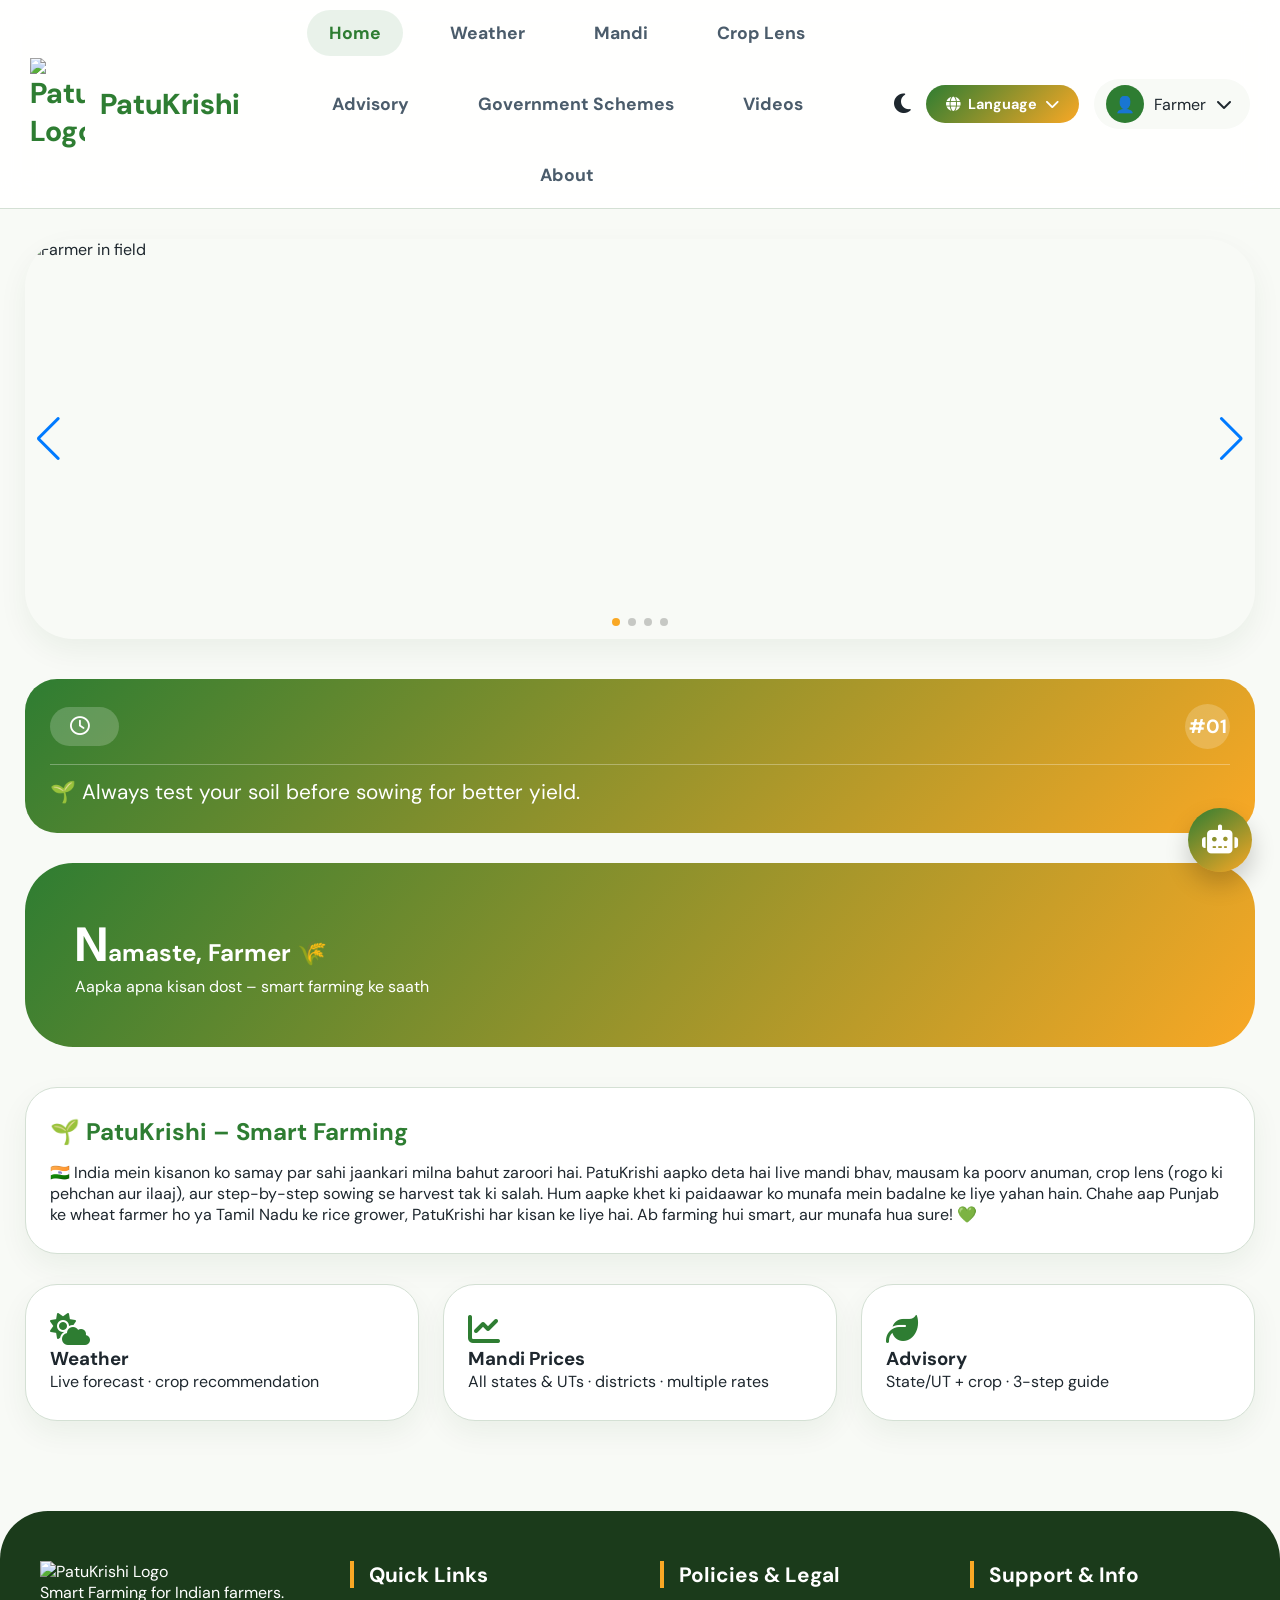
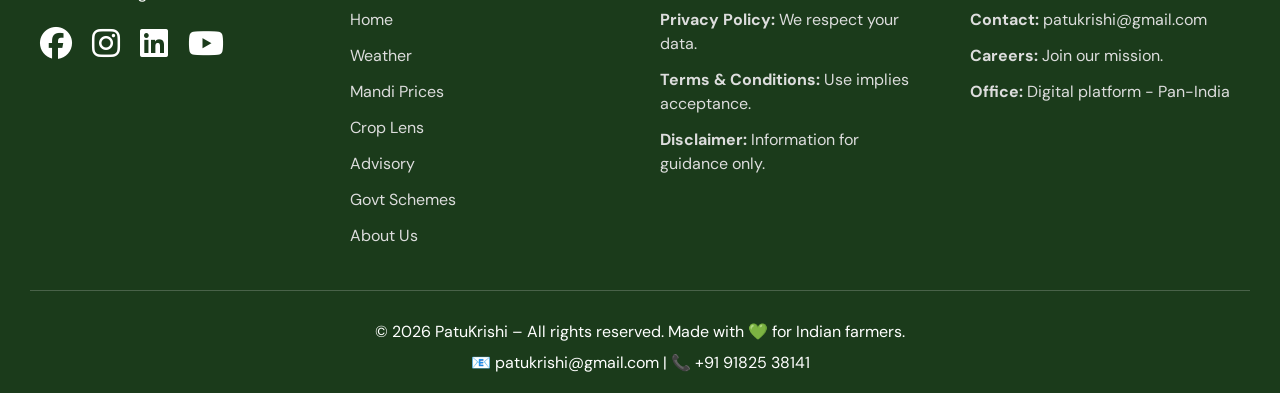
==== commit ea76941e: "Update index.html" ====
--- a/index.html
+++ b/index.html
@@ -4,7 +4,7 @@
     <meta charset="UTF-8">
     <meta name="viewport" content="width=device-width, initial-scale=1.0, maximum-scale=1.0, user-scalable=yes">
     <title>PatuKrishi · Smart Farming for Indian Farmers</title>
-    <link rel="icon" type="image/png" href=https://i.ibb.co/qFrQLp75/image-2026-04-11-184808116-removebg-preview.png">
+    <link rel="icon" type="image/png" href="https://i.ibb.co/qFrQLp75/image-2026-04-11-184808116-removebg-preview.png">
     <link rel="stylesheet" href="https://cdnjs.cloudflare.com/ajax/libs/font-awesome/6.4.0/css/all.min.css">
     <link href="https://fonts.googleapis.com/css2?family=Quicksand:wght@400;500;600;700&family=DM+Sans:opsz,wght@9..40,400;9..40,500;9..40,700&display=swap" rel="stylesheet">
     <link href="https://unpkg.com/aos@2.3.1/dist/aos.css" rel="stylesheet">
@@ -33,22 +33,7 @@
         
         #notification-container{position:fixed;top:80px;right:20px;z-index:10000;display:flex;flex-direction:column;gap:10px}
         
-        #auth-container{position:fixed;inset:0;background:rgba(0,0,0,.5);backdrop-filter:blur(8px);display:none;align-items:center;justify-content:center;z-index:9000;padding:16px}
-        .auth-card{display:flex;max-width:1000px;width:100%;min-height:580px;background:rgba(255,255,255,.2);backdrop-filter:blur(14px);border-radius:48px;box-shadow:var(--shadow);border:1px solid rgba(255,255,255,.2);overflow:hidden}
-        .auth-greeting{flex:1;background:linear-gradient(130deg,#2e7d32cc,#f9a825cc);padding:40px;color:#fff;display:flex;flex-direction:column;justify-content:center}
-        .auth-greeting h1::first-letter{font-size:2.8rem}
-        .auth-form-wrap{flex:1;background:var(--card-bg);padding:40px;display:flex;flex-direction:column;justify-content:center}
-        .auth-tabs{display:flex;gap:8px;background:var(--bg);padding:5px;border-radius:50px;margin-bottom:30px}
-        .auth-tab{flex:1;text-align:center;padding:12px;border-radius:40px;font-weight:600;cursor:pointer}
-        .auth-tab.active{background:var(--primary);color:#fff}
-        .auth-form{display:none}
-        .auth-form.active{display:block}
-        .form-group{margin-bottom:22px}
-        .form-label{display:block;margin-bottom:6px;font-weight:500;text-transform:capitalize}
-        .form-input{width:100%;padding:14px 18px;background:var(--bg);border:2px solid var(--border);border-radius:30px;color:var(--text1)}
-        .form-input:focus{border-color:var(--primary);outline:none}
-        
-        .dashboard-container{display:none;flex:1}
+        .dashboard-container{display:block;flex:1}
         
         /* ========== HEADER ========== */
         .main-header{background:var(--header-bg);backdrop-filter:blur(16px);padding:10px 30px;display:flex;align-items:center;justify-content:space-between;position:sticky;top:0;z-index:1000;border-bottom:1px solid var(--border);flex-wrap:wrap;gap:15px}
@@ -222,12 +207,10 @@
 
 <div id="loading-screen"><div class="loading-logo"><i class="fas fa-seedling"></i><h1>PatuKrishi</h1></div><div class="loading-bar"><div class="loading-fill"></div></div><p>Smart Farming for Indian Farmers</p></div>
 
-<div id="auth-container"><div class="auth-card"><div class="auth-greeting"><h1>Welcome Farmer 🙏</h1><p style="margin:20px 0">Your personal agri-companion</p></div><div class="auth-form-wrap"><div class="auth-tabs"><div class="auth-tab active" onclick="switchAuthTab('login')">Login</div><div class="auth-tab" onclick="switchAuthTab('signup')">Sign up</div></div><form id="login-form" class="auth-form active" onsubmit="handleLogin(event)"><div class="form-group"><label class="form-label">Email</label><input type="email" class="form-input" id="login-email" required></div><div class="form-group"><label class="form-label">Password</label><input type="password" class="form-input" id="login-password" required></div><div id="login-error" style="color:#d32f2f;margin-bottom:12px"></div><button class="btn-3d" style="width:100%">Login</button></form><form id="signup-form" class="auth-form" onsubmit="handleSignup(event)"><div class="form-group"><label class="form-label">Full name</label><input type="text" class="form-input" id="signup-name" required></div><div class="form-group"><label class="form-label">Email</label><input type="email" class="form-input" id="signup-email" required></div><div class="form-group"><label class="form-label">Password</label><input type="password" class="form-input" id="signup-password" required></div><div id="signup-error" style="color:#d32f2f;margin-bottom:12px"></div><button class="btn-3d" style="width:100%">Create account</button></form></div></div></div>
-
 <div id="dashboard" class="dashboard-container">
     <header class="main-header">
         <div class="logo click-card" onclick="switchSection('home')">
-            <img src=https://i.ibb.co/qFrQLp75/image-2026-04-11-184808116-removebg-preview.png" alt="PatuKrishi Logo">
+            <img src="https://i.ibb.co/qFrQLp75/image-2026-04-11-184808116-removebg-preview.png" alt="PatuKrishi Logo">
             <span class="logo-text" data-translate="logo">PatuKrishi</span>
         </div>
         <nav class="main-nav">
@@ -248,8 +231,8 @@
                 <i class="fas fa-chevron-down"></i>
             </button>
             <div class="user-profile" onclick="toggleUserDropdown()">
-                <div class="user-avatar" id="header-avatar">U</div>
-                <span id="header-name">User</span>
+                <div class="user-avatar" id="header-avatar">👤</div>
+                <span id="header-name">Farmer</span>
                 <i class="fas fa-chevron-down"></i>
                 <div class="user-dropdown" id="user-dropdown">
                     <div class="dropdown-item" onclick="openProfileModal()"><i class="fas fa-user-edit"></i> <span data-translate="profile">Profile</span></div>
@@ -317,7 +300,7 @@
             <div class="footer-col"><h4 data-translate="policies">Policies & Legal</h4><ul><li data-translate="privacy"><strong>Privacy Policy:</strong> We respect your data.</li><li data-translate="terms"><strong>Terms & Conditions:</strong> Use implies acceptance.</li><li data-translate="disclaimer"><strong>Disclaimer:</strong> Information for guidance only.</li></ul></div>
             <div class="footer-col"><h4 data-translate="support">Support & Info</h4><ul><li data-translate="contact"><strong>Contact:</strong> patukrishi@gmail.com</li><li data-translate="careers"><strong>Careers:</strong> Join our mission.</li><li data-translate="office"><strong>Office:</strong> Digital platform - Pan-India</li></ul></div>
         </div>
-        <div class="footer-bottom"><p data-translate="copyright">© 2026 PatuKrishi – All rights reserved. Made with 💚 for Indian farmers.</p><p style="margin-top:10px">📧 patukrishi@gmail.com | 📞 +91 98661 93066</p></div>
+        <div class="footer-bottom"><p data-translate="copyright">© 2026 PatuKrishi – All rights reserved. Made with 💚 for Indian farmers.</p><p style="margin-top:10px">📧 patukrishi@gmail.com | 📞 +91 91825 38141</p></div>
     </footer>
 </div>
 
@@ -362,6 +345,21 @@
 <script src="script.js"></script>
 
 <script>
+// Simplified no-auth version: directly show dashboard and simulate a default user
+let currentUser = { name: "Farmer", email: "guest@patukrishi.in" };
+
+function checkAuth() {
+    // Always show dashboard, no login required
+    document.getElementById('dashboard').style.display = 'block';
+    loadDashboard();
+}
+
+function loadDashboard() {
+    document.getElementById('welcome-name').innerText = currentUser.name;
+    document.getElementById('header-name').innerText = currentUser.name.split(' ')[0];
+    document.getElementById('header-avatar').innerText = currentUser.name.charAt(0).toUpperCase();
+}
+
 function openLanguagePopup() { document.getElementById('langModal').classList.add('active'); document.body.style.overflow = 'hidden'; }
 function closeLanguageModal() { document.getElementById('langModal').classList.remove('active'); document.body.style.overflow = ''; }
 function changeLanguageAndClose(lang) { if (typeof changeLanguage === 'function') changeLanguage(lang); closeLanguageModal(); showNotification('Language changed to ' + lang, 'success'); }
@@ -372,12 +370,15 @@
 function updateTipOfTheDay() { const tips = ["🌱 Always test your soil before sowing for better yield.", "💧 Drip irrigation saves 30% water and increases yield.", "🌾 Practice crop rotation to maintain soil fertility.", "🐛 Regular pest inspection can save your crops early.", "💰 Check mandi prices before selling to get best rates."]; const today = new Date(); const index = today.getDate() % tips.length; document.getElementById('tip-of-the-day').textContent = tips[index]; document.getElementById('tip-number').textContent = `#${String(index + 1).padStart(2, '0')}`; }
 function switchSection(section) { const sections = ['home', 'weather', 'mandi', 'lens', 'advisory', 'schemes', 'videos', 'about']; document.querySelectorAll('.nav-item').forEach((item, i) => item.classList.toggle('active', sections[i] === section)); document.querySelectorAll('.content-section').forEach(s => s.classList.remove('active')); document.getElementById(section + '-section').classList.add('active'); window.scrollTo(0, 0); }
 function toggleUserDropdown() { document.getElementById('user-dropdown').classList.toggle('show'); }
-function openProfileModal() { document.getElementById('profile-modal').classList.add('show'); toggleUserDropdown(); document.getElementById('edit-name').value = currentUser?.name || ''; }
+function openProfileModal() { document.getElementById('profile-modal').classList.add('show'); toggleUserDropdown(); document.getElementById('edit-name').value = currentUser.name; }
 function closeProfileModal() { document.getElementById('profile-modal').classList.remove('show'); }
-function saveProfile() { let newName = document.getElementById('edit-name').value; if (newName && currentUser) { currentUser.name = newName; userDatabase[currentUser.email] = currentUser; localStorage.setItem('patukrishi_users', JSON.stringify(userDatabase)); localStorage.setItem('patukrishi_session', JSON.stringify(currentUser)); loadDashboard(); closeProfileModal(); showNotification('Profile updated successfully!', 'success'); } }
-function logout() { localStorage.removeItem('patukrishi_session'); location.reload(); }
-
-window.addEventListener('load', function() { AOS.init(); setTimeout(function() { document.getElementById('loading-screen').style.opacity = '0'; setTimeout(function() { document.getElementById('loading-screen').style.display = 'none'; checkAuth(); updateTime(); setInterval(updateTime, 1000); updateTipOfTheDay(); }, 500); }, 2000); });
+function saveProfile() { let newName = document.getElementById('edit-name').value; if (newName) { currentUser.name = newName; loadDashboard(); closeProfileModal(); showNotification('Profile updated successfully!', 'success'); } }
+function logout() { showNotification('Logged out (guest mode remains active)', 'info'); }
+function toggleChatbot() { const win = document.getElementById('chat-window'); win.style.display = win.style.display === 'flex' ? 'none' : 'flex'; }
+function sendMessage() { const inp = document.getElementById('chat-input'); if (!inp.value.trim()) return; const msgDiv = document.getElementById('chat-messages'); const userMsg = document.createElement('div'); userMsg.className = 'message msg-user'; userMsg.innerText = inp.value; msgDiv.appendChild(userMsg); const botReply = document.createElement('div'); botReply.className = 'message msg-bot'; botReply.innerText = "🙏 Krishi sahayak: Aap mandi bhav, mausam, crop lens ya advisory ke baare mein pooch sakte hain."; msgDiv.appendChild(botReply); msgDiv.scrollTop = msgDiv.scrollHeight; inp.value = ''; }
+
+// Theme toggle
+document.getElementById('theme-toggle')?.addEventListener('click', () => document.body.classList.toggle('dark-theme'));
 </script>
 
 </body>
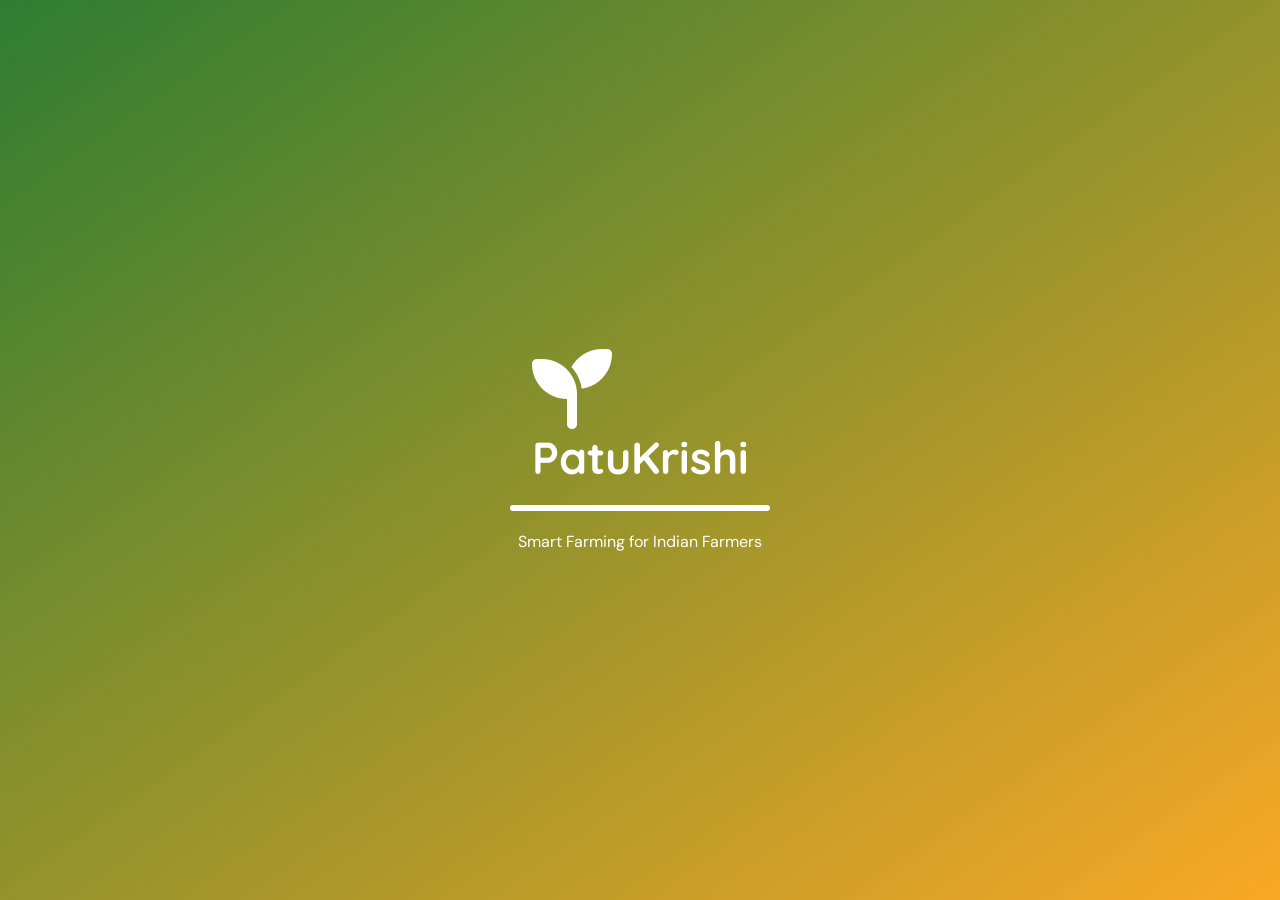
==== commit c0e1c238: "Update index.html" ====
--- a/index.html
+++ b/index.html
@@ -33,7 +33,22 @@
         
         #notification-container{position:fixed;top:80px;right:20px;z-index:10000;display:flex;flex-direction:column;gap:10px}
         
-        .dashboard-container{display:block;flex:1}
+        #auth-container{position:fixed;inset:0;background:rgba(0,0,0,.5);backdrop-filter:blur(8px);display:none;align-items:center;justify-content:center;z-index:9000;padding:16px}
+        .auth-card{display:flex;max-width:1000px;width:100%;min-height:580px;background:rgba(255,255,255,.2);backdrop-filter:blur(14px);border-radius:48px;box-shadow:var(--shadow);border:1px solid rgba(255,255,255,.2);overflow:hidden}
+        .auth-greeting{flex:1;background:linear-gradient(130deg,#2e7d32cc,#f9a825cc);padding:40px;color:#fff;display:flex;flex-direction:column;justify-content:center}
+        .auth-greeting h1::first-letter{font-size:2.8rem}
+        .auth-form-wrap{flex:1;background:var(--card-bg);padding:40px;display:flex;flex-direction:column;justify-content:center}
+        .auth-tabs{display:flex;gap:8px;background:var(--bg);padding:5px;border-radius:50px;margin-bottom:30px}
+        .auth-tab{flex:1;text-align:center;padding:12px;border-radius:40px;font-weight:600;cursor:pointer}
+        .auth-tab.active{background:var(--primary);color:#fff}
+        .auth-form{display:none}
+        .auth-form.active{display:block}
+        .form-group{margin-bottom:22px}
+        .form-label{display:block;margin-bottom:6px;font-weight:500;text-transform:capitalize}
+        .form-input{width:100%;padding:14px 18px;background:var(--bg);border:2px solid var(--border);border-radius:30px;color:var(--text1)}
+        .form-input:focus{border-color:var(--primary);outline:none}
+        
+        .dashboard-container{display:none;flex:1}
         
         /* ========== HEADER ========== */
         .main-header{background:var(--header-bg);backdrop-filter:blur(16px);padding:10px 30px;display:flex;align-items:center;justify-content:space-between;position:sticky;top:0;z-index:1000;border-bottom:1px solid var(--border);flex-wrap:wrap;gap:15px}
@@ -207,6 +222,8 @@
 
 <div id="loading-screen"><div class="loading-logo"><i class="fas fa-seedling"></i><h1>PatuKrishi</h1></div><div class="loading-bar"><div class="loading-fill"></div></div><p>Smart Farming for Indian Farmers</p></div>
 
+<div id="auth-container"><div class="auth-card"><div class="auth-greeting"><h1>Welcome Farmer 🙏</h1><p style="margin:20px 0">Your personal agri-companion</p></div><div class="auth-form-wrap"><div class="auth-tabs"><div class="auth-tab active" onclick="switchAuthTab('login')">Login</div><div class="auth-tab" onclick="switchAuthTab('signup')">Sign up</div></div><form id="login-form" class="auth-form active" onsubmit="handleLogin(event)"><div class="form-group"><label class="form-label">Email</label><input type="email" class="form-input" id="login-email" required></div><div class="form-group"><label class="form-label">Password</label><input type="password" class="form-input" id="login-password" required></div><div id="login-error" style="color:#d32f2f;margin-bottom:12px"></div><button class="btn-3d" style="width:100%">Login</button></form><form id="signup-form" class="auth-form" onsubmit="handleSignup(event)"><div class="form-group"><label class="form-label">Full name</label><input type="text" class="form-input" id="signup-name" required></div><div class="form-group"><label class="form-label">Email</label><input type="email" class="form-input" id="signup-email" required></div><div class="form-group"><label class="form-label">Password</label><input type="password" class="form-input" id="signup-password" required></div><div id="signup-error" style="color:#d32f2f;margin-bottom:12px"></div><button class="btn-3d" style="width:100%">Create account</button></form></div></div></div>
+
 <div id="dashboard" class="dashboard-container">
     <header class="main-header">
         <div class="logo click-card" onclick="switchSection('home')">
@@ -231,8 +248,8 @@
                 <i class="fas fa-chevron-down"></i>
             </button>
             <div class="user-profile" onclick="toggleUserDropdown()">
-                <div class="user-avatar" id="header-avatar">👤</div>
-                <span id="header-name">Farmer</span>
+                <div class="user-avatar" id="header-avatar">U</div>
+                <span id="header-name">User</span>
                 <i class="fas fa-chevron-down"></i>
                 <div class="user-dropdown" id="user-dropdown">
                     <div class="dropdown-item" onclick="openProfileModal()"><i class="fas fa-user-edit"></i> <span data-translate="profile">Profile</span></div>
@@ -345,40 +362,212 @@
 <script src="script.js"></script>
 
 <script>
-// Simplified no-auth version: directly show dashboard and simulate a default user
-let currentUser = { name: "Farmer", email: "guest@patukrishi.in" };
+// ==================== AUTHENTICATION & UI FUNCTIONS ====================
+// These work alongside script.js - no overwriting!
+
+let currentUser = null;
+let userDatabase = JSON.parse(localStorage.getItem('patukrishi_users') || '{}');
 
 function checkAuth() {
-    // Always show dashboard, no login required
+    let session = localStorage.getItem('patukrishi_session');
+    if (session) {
+        currentUser = JSON.parse(session);
+        document.getElementById('auth-container').style.display = 'none';
+        document.getElementById('dashboard').style.display = 'block';
+        if (typeof loadDashboard === 'function') loadDashboard();
+    } else {
+        document.getElementById('auth-container').style.display = 'flex';
+        document.getElementById('dashboard').style.display = 'none';
+    }
+}
+
+function handleLogin(e) {
+    e.preventDefault();
+    let email = document.getElementById('login-email').value;
+    let password = document.getElementById('login-password').value;
+    if (userDatabase[email] && userDatabase[email].password === password) {
+        currentUser = userDatabase[email];
+        localStorage.setItem('patukrishi_session', JSON.stringify(currentUser));
+        document.getElementById('auth-container').style.display = 'none';
+        document.getElementById('dashboard').style.display = 'block';
+        if (typeof loadDashboard === 'function') loadDashboard();
+        showNotification('Login successful! Welcome back!', 'success');
+    } else {
+        document.getElementById('login-error').innerText = 'Invalid email or password';
+    }
+}
+
+function handleSignup(e) {
+    e.preventDefault();
+    let name = document.getElementById('signup-name').value;
+    let email = document.getElementById('signup-email').value;
+    let password = document.getElementById('signup-password').value;
+    if (!name || !email || !password) return;
+    if (userDatabase[email]) {
+        document.getElementById('signup-error').innerText = 'Email already exists. Please login.';
+        return;
+    }
+    let newUser = { name: name, email: email, password: password };
+    userDatabase[email] = newUser;
+    localStorage.setItem('patukrishi_users', JSON.stringify(userDatabase));
+    currentUser = newUser;
+    localStorage.setItem('patukrishi_session', JSON.stringify(currentUser));
+    document.getElementById('auth-container').style.display = 'none';
     document.getElementById('dashboard').style.display = 'block';
-    loadDashboard();
-}
-
-function loadDashboard() {
-    document.getElementById('welcome-name').innerText = currentUser.name;
-    document.getElementById('header-name').innerText = currentUser.name.split(' ')[0];
-    document.getElementById('header-avatar').innerText = currentUser.name.charAt(0).toUpperCase();
-}
-
-function openLanguagePopup() { document.getElementById('langModal').classList.add('active'); document.body.style.overflow = 'hidden'; }
-function closeLanguageModal() { document.getElementById('langModal').classList.remove('active'); document.body.style.overflow = ''; }
-function changeLanguageAndClose(lang) { if (typeof changeLanguage === 'function') changeLanguage(lang); closeLanguageModal(); showNotification('Language changed to ' + lang, 'success'); }
-document.addEventListener('click', function(event) { const modal = document.getElementById('langModal'); if (modal && modal.classList.contains('active') && event.target === modal) closeLanguageModal(); });
-
-function showNotification(msg, type) { let n = document.createElement('div'); n.style = `background:var(--card-bg); padding:12px 20px; border-radius:40px; margin-bottom:10px; border-left:4px solid #f9a825; box-shadow:var(--shadow); font-weight:500;`; n.innerText = msg; document.getElementById('notification-container').appendChild(n); setTimeout(() => n.remove(), 3000); }
-function updateTime() { document.getElementById('current-time').textContent = new Date().toLocaleTimeString('hi-IN', { hour: '2-digit', minute: '2-digit', second: '2-digit' }); }
-function updateTipOfTheDay() { const tips = ["🌱 Always test your soil before sowing for better yield.", "💧 Drip irrigation saves 30% water and increases yield.", "🌾 Practice crop rotation to maintain soil fertility.", "🐛 Regular pest inspection can save your crops early.", "💰 Check mandi prices before selling to get best rates."]; const today = new Date(); const index = today.getDate() % tips.length; document.getElementById('tip-of-the-day').textContent = tips[index]; document.getElementById('tip-number').textContent = `#${String(index + 1).padStart(2, '0')}`; }
-function switchSection(section) { const sections = ['home', 'weather', 'mandi', 'lens', 'advisory', 'schemes', 'videos', 'about']; document.querySelectorAll('.nav-item').forEach((item, i) => item.classList.toggle('active', sections[i] === section)); document.querySelectorAll('.content-section').forEach(s => s.classList.remove('active')); document.getElementById(section + '-section').classList.add('active'); window.scrollTo(0, 0); }
-function toggleUserDropdown() { document.getElementById('user-dropdown').classList.toggle('show'); }
-function openProfileModal() { document.getElementById('profile-modal').classList.add('show'); toggleUserDropdown(); document.getElementById('edit-name').value = currentUser.name; }
-function closeProfileModal() { document.getElementById('profile-modal').classList.remove('show'); }
-function saveProfile() { let newName = document.getElementById('edit-name').value; if (newName) { currentUser.name = newName; loadDashboard(); closeProfileModal(); showNotification('Profile updated successfully!', 'success'); } }
-function logout() { showNotification('Logged out (guest mode remains active)', 'info'); }
-function toggleChatbot() { const win = document.getElementById('chat-window'); win.style.display = win.style.display === 'flex' ? 'none' : 'flex'; }
-function sendMessage() { const inp = document.getElementById('chat-input'); if (!inp.value.trim()) return; const msgDiv = document.getElementById('chat-messages'); const userMsg = document.createElement('div'); userMsg.className = 'message msg-user'; userMsg.innerText = inp.value; msgDiv.appendChild(userMsg); const botReply = document.createElement('div'); botReply.className = 'message msg-bot'; botReply.innerText = "🙏 Krishi sahayak: Aap mandi bhav, mausam, crop lens ya advisory ke baare mein pooch sakte hain."; msgDiv.appendChild(botReply); msgDiv.scrollTop = msgDiv.scrollHeight; inp.value = ''; }
+    if (typeof loadDashboard === 'function') loadDashboard();
+    showNotification('Account created successfully! Welcome to PatuKrishi!', 'success');
+}
+
+function logout() {
+    localStorage.removeItem('patukrishi_session');
+    location.reload();
+}
+
+function switchAuthTab(tab) {
+    document.querySelectorAll('.auth-tab').forEach(t => t.classList.remove('active'));
+    document.querySelectorAll('.auth-form').forEach(f => f.classList.remove('active'));
+    if (tab === 'login') {
+        document.querySelectorAll('.auth-tab')[0].classList.add('active');
+        document.getElementById('login-form').classList.add('active');
+    } else {
+        document.querySelectorAll('.auth-tab')[1].classList.add('active');
+        document.getElementById('signup-form').classList.add('active');
+    }
+}
+
+// Language modal functions
+function openLanguagePopup() { 
+    document.getElementById('langModal').classList.add('active'); 
+    document.body.style.overflow = 'hidden'; 
+}
+function closeLanguageModal() { 
+    document.getElementById('langModal').classList.remove('active'); 
+    document.body.style.overflow = ''; 
+}
+function changeLanguageAndClose(lang) { 
+    if (typeof changeLanguage === 'function') changeLanguage(lang); 
+    closeLanguageModal(); 
+    showNotification('Language changed!', 'success'); 
+}
+
+// Close modal when clicking outside
+document.addEventListener('click', function(event) { 
+    const modal = document.getElementById('langModal'); 
+    if (modal && modal.classList.contains('active') && event.target === modal) closeLanguageModal(); 
+});
+
+// Notification function
+function showNotification(msg, type) { 
+    let n = document.createElement('div'); 
+    n.style = `background:var(--card-bg); padding:12px 20px; border-radius:40px; margin-bottom:10px; border-left:4px solid #f9a825; box-shadow:var(--shadow); font-weight:500;`; 
+    n.innerText = msg; 
+    document.getElementById('notification-container').appendChild(n); 
+    setTimeout(() => n.remove(), 3000); 
+}
+
+// Update time
+function updateTime() { 
+    document.getElementById('current-time').textContent = new Date().toLocaleTimeString('hi-IN', { hour: '2-digit', minute: '2-digit', second: '2-digit' }); 
+}
+
+// Update tip of the day
+function updateTipOfTheDay() { 
+    const tips = ["🌱 Always test your soil before sowing for better yield.", "💧 Drip irrigation saves 30% water and increases yield.", "🌾 Practice crop rotation to maintain soil fertility.", "🐛 Regular pest inspection can save your crops early.", "💰 Check mandi prices before selling to get best rates."]; 
+    const today = new Date(); 
+    const index = today.getDate() % tips.length; 
+    document.getElementById('tip-of-the-day').textContent = tips[index]; 
+    document.getElementById('tip-number').textContent = `#${String(index + 1).padStart(2, '0')}`; 
+}
+
+// Section switcher (will be enhanced by script.js)
+function switchSection(section) { 
+    const sections = ['home', 'weather', 'mandi', 'lens', 'advisory', 'schemes', 'videos', 'about']; 
+    document.querySelectorAll('.nav-item').forEach((item, i) => item.classList.toggle('active', sections[i] === section)); 
+    document.querySelectorAll('.content-section').forEach(s => s.classList.remove('active')); 
+    document.getElementById(section + '-section').classList.add('active'); 
+    window.scrollTo(0, 0); 
+}
+
+// Profile functions
+function toggleUserDropdown() { 
+    document.getElementById('user-dropdown').classList.toggle('show'); 
+}
+function openProfileModal() { 
+    document.getElementById('profile-modal').classList.add('show'); 
+    toggleUserDropdown(); 
+    if (currentUser) document.getElementById('edit-name').value = currentUser.name; 
+}
+function closeProfileModal() { 
+    document.getElementById('profile-modal').classList.remove('show'); 
+}
+function saveProfile() { 
+    let newName = document.getElementById('edit-name').value; 
+    if (newName && currentUser) { 
+        currentUser.name = newName; 
+        userDatabase[currentUser.email] = currentUser; 
+        localStorage.setItem('patukrishi_users', JSON.stringify(userDatabase)); 
+        localStorage.setItem('patukrishi_session', JSON.stringify(currentUser)); 
+        if (typeof loadDashboard === 'function') loadDashboard(); 
+        closeProfileModal(); 
+        showNotification('Profile updated successfully!', 'success'); 
+    } 
+}
+
+// Chatbot functions
+function toggleChatbot() { 
+    const win = document.getElementById('chat-window'); 
+    win.style.display = win.style.display === 'flex' ? 'none' : 'flex'; 
+}
+function sendMessage() { 
+    const inp = document.getElementById('chat-input'); 
+    if (!inp.value.trim()) return; 
+    const msgDiv = document.getElementById('chat-messages'); 
+    const userMsg = document.createElement('div'); 
+    userMsg.className = 'message msg-user'; 
+    userMsg.innerText = inp.value; 
+    msgDiv.appendChild(userMsg); 
+    const botReply = document.createElement('div'); 
+    botReply.className = 'message msg-bot'; 
+    botReply.innerText = "🙏 Krishi sahayak: Aap mandi bhav, mausam, crop lens, advisory, ya government schemes ke baare mein pooch sakte hain."; 
+    msgDiv.appendChild(botReply); 
+    msgDiv.scrollTop = msgDiv.scrollHeight; 
+    inp.value = ''; 
+}
 
 // Theme toggle
 document.getElementById('theme-toggle')?.addEventListener('click', () => document.body.classList.toggle('dark-theme'));
+
+// Page load initialization
+window.addEventListener('load', function() { 
+    AOS.init(); 
+    setTimeout(function() { 
+        document.getElementById('loading-screen').style.opacity = '0'; 
+        setTimeout(function() { 
+            document.getElementById('loading-screen').style.display = 'none'; 
+            checkAuth(); 
+            updateTime(); 
+            setInterval(updateTime, 1000); 
+            updateTipOfTheDay(); 
+        }, 500); 
+    }, 2000); 
+});
+
+// Make functions global
+window.handleLogin = handleLogin;
+window.handleSignup = handleSignup;
+window.logout = logout;
+window.switchAuthTab = switchAuthTab;
+window.openLanguagePopup = openLanguagePopup;
+window.closeLanguageModal = closeLanguageModal;
+window.changeLanguageAndClose = changeLanguageAndClose;
+window.showNotification = showNotification;
+window.switchSection = switchSection;
+window.toggleUserDropdown = toggleUserDropdown;
+window.openProfileModal = openProfileModal;
+window.closeProfileModal = closeProfileModal;
+window.saveProfile = saveProfile;
+window.toggleChatbot = toggleChatbot;
+window.sendMessage = sendMessage;
 </script>
 
 </body>
